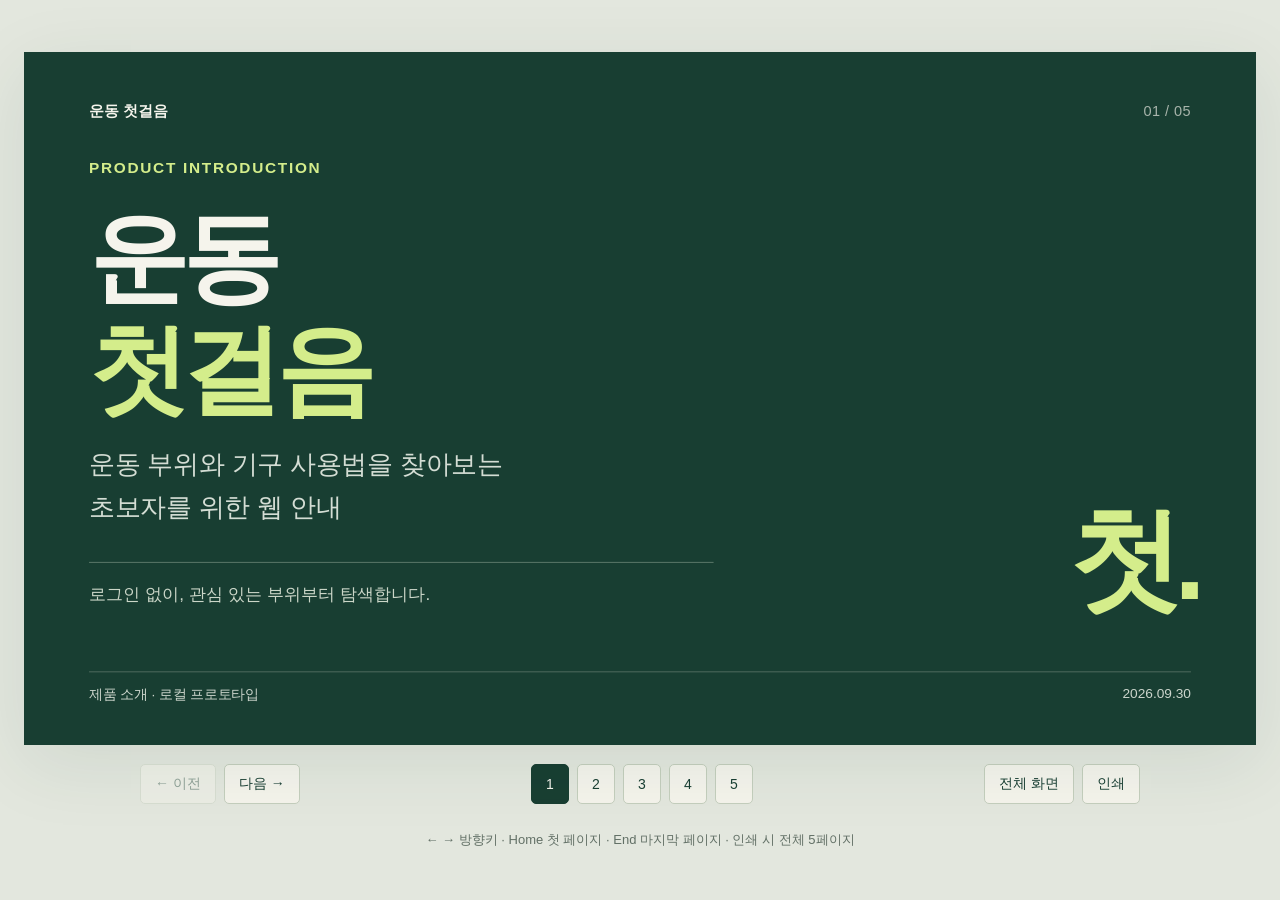
==== presentation.html @ e8bb186d "docs: document recommendation, API server and verification - AGENTS.md, README.md, docs/: scope now " ====
<!doctype html>
<html lang="ko">
<head>
<meta charset="utf-8">
<meta name="viewport" content="width=device-width, initial-scale=1">
<meta name="description" content="운동 첫걸음 제품 소개 · 대상, 핵심 기능, 사용 흐름, 다음 단계의 5페이지 발표 자료">
<title>운동 첫걸음 · 제품 소개</title>
<style>
:root{--forest:#183e32;--paper:#f5f4ec;--lime:#d4ed8b;--muted:#627066;--rule:#d0d6c6;--scale:1;color-scheme:light}
*{box-sizing:border-box}body{margin:0;background:#e3e7de;color:var(--forest);font-family:-apple-system,BlinkMacSystemFont,"Apple SD Gothic Neo","Malgun Gothic",sans-serif;word-break:keep-all}button,a{font:inherit}button{cursor:pointer}a{color:inherit;text-underline-offset:4px}button:focus-visible,a:focus-visible{outline:3px solid #a66824;outline-offset:5px}[hidden]{display:none!important}
.shell{min-height:100svh;display:flex;flex-direction:column;align-items:center;justify-content:center;padding:24px;gap:18px}.stage{width:calc(1440px * var(--scale));height:calc(810px * var(--scale));position:relative;flex-shrink:0;box-shadow:0 18px 70px #183e3218}.frame{width:1440px;height:810px;transform:scale(var(--scale));transform-origin:top left}.slide{width:1440px;height:810px;background:var(--paper);padding:58px 76px 48px;display:flex;flex-direction:column;overflow:hidden;position:relative}.slide:focus{outline:none}.topline{display:flex;align-items:center;justify-content:space-between;font-size:17px;letter-spacing:.03em}.brand{font-weight:750}.folio{font-variant-numeric:tabular-nums;opacity:.65}.slide-content{flex:1;min-height:0}.slide-footer{font-size:16px;color:var(--muted);display:flex;justify-content:space-between;gap:24px;border-top:1px solid var(--rule);padding-top:16px}.kicker{font-size:18px;letter-spacing:.11em;margin:0 0 18px;font-weight:650}h1,h2,h3,p{margin:0}h1{font-size:116px;line-height:1.13;letter-spacing:-7px;font-weight:780}h2{font-size:56px;line-height:1.23;letter-spacing:-2.8px;font-weight:760}h3{font-size:29px;line-height:1.35;letter-spacing:-1px}.subtitle{font-size:25px;line-height:1.65;margin-top:20px;color:var(--muted)}.heading{padding-top:44px}.accent{color:#849d45}.cover{background:var(--forest);color:var(--paper)}.cover .slide-content{display:flex;flex-direction:column;justify-content:center;padding-bottom:32px}.cover .kicker{color:var(--lime);margin-bottom:28px}.cover h1 span{color:var(--lime)}.cover .subtitle{color:#d4ddd4;font-size:30px;max-width:900px}.cover .slide-footer{border-color:#567064;color:#ccd5cc}.cover .wordmark{position:absolute;right:68px;bottom:126px;font-size:132px;font-weight:800;color:#d4ed8b;letter-spacing:-9px}.cover .cover-line{width:730px;height:1px;background:#638071;margin-top:40px}.cover .small{font-size:20px;margin-top:23px;color:#cbd6c8}
.problem-layout{display:grid;grid-template-columns:.85fr 1.15fr;gap:80px;margin-top:62px}.audience-label{font-size:18px;color:var(--muted);margin-bottom:18px}.audience{font-size:39px;line-height:1.45;font-weight:650;letter-spacing:-1.5px}.hypothesis{margin-top:30px;font-size:23px;line-height:1.65;color:var(--muted);max-width:425px}.questions{border-top:1px solid var(--rule)}.question{padding:27px 0;border-bottom:1px solid var(--rule)}.question .number{font-size:17px;color:var(--muted);display:block;margin-bottom:11px}.question blockquote{font-size:33px;line-height:1.45;font-weight:660;letter-spacing:-1px;margin:0}.question p{margin-top:12px;font-size:22px;color:var(--muted);line-height:1.5}
.feature-layout{display:grid;grid-template-columns:460px 1fr;gap:60px;margin-top:30px}.feature-list{list-style:none;padding:0;margin:0}.feature-list li{padding:15px 0;border-top:1px solid var(--rule)}.feature-list li:last-child{border-bottom:1px solid var(--rule)}.feature-label{display:flex;align-items:baseline;gap:20px}.feature-label span{font-size:17px;color:var(--muted);font-variant-numeric:tabular-nums}.feature-list p{font-size:22px;line-height:1.55;color:var(--muted);margin:9px 0 0 48px}.screens{display:grid;grid-template-columns:1fr 1fr;gap:8px;align-content:start;padding-top:21px}figure{margin:0;min-width:0}.screen-surface{height:320px;background:#e7ece0;display:flex;align-items:center;justify-content:center;padding:10px;border:1px solid var(--rule)}.screen-surface img{max-width:100%;max-height:100%;object-fit:contain;display:block}.screens .body-screen{grid-column:1/-1}.screens .body-screen .screen-surface{height:170px;padding:9px}.screens .search-screen{grid-column:1/-1}.screens .search-screen .screen-surface{height:150px}.screens figcaption{font-size:16px;margin:7px 0;color:var(--muted)}.catalog-note{font-size:17px;color:var(--muted);margin-top:21px;line-height:1.6}
.flow-layout{display:grid;grid-template-columns:1fr 510px;gap:80px;margin-top:34px}.steps{list-style:none;margin:0;padding:0;counter-reset:step}.steps li{display:grid;grid-template-columns:42px 1fr;gap:15px;margin-bottom:24px;counter-increment:step}.steps li::before{content:counter(step,decimal-leading-zero);font-size:20px;color:#7c9047;padding-top:4px}.steps p{font-size:22px;line-height:1.5;color:var(--muted);margin-top:7px}.detail-screen .screen-surface{height:380px;padding:12px}.detail-screen figcaption{font-size:16px;margin-top:10px;color:var(--muted)}.source-row{font-size:16px;line-height:1.65}.source-row a{margin-right:10px}
.roadmap{display:grid;grid-template-columns:1fr 1fr 1fr;gap:50px;margin-top:58px}.roadmap article{border-top:2px solid var(--rule);padding-top:21px}.roadmap article:first-child{border-color:#8fab49}.phase{font-size:18px;color:var(--muted);margin-bottom:16px}.roadmap h3{font-size:31px;min-height:84px}.roadmap p{font-size:23px;line-height:1.65;color:var(--muted);margin-top:16px}.closing{margin-top:43px;font-size:26px;line-height:1.55;font-weight:650}.closing a{font-size:20px;font-weight:500;margin-left:25px}.roadmap .phase strong{color:var(--forest)}
.controls{display:flex;align-items:center;justify-content:space-between;width:min(100%,1000px);gap:16px;min-height:42px;font-size:14px;color:#405847}.control-group,.pagination{display:flex;align-items:center;gap:8px}.controls button{border:1px solid #c4cebd;background:#f5f4ec;padding:9px 14px;border-radius:5px;color:var(--forest);min-height:40px}.controls button:hover{background:#dce6d0}.controls button:disabled{opacity:.4;cursor:default}.pagination button{min-width:38px;padding:9px}.pagination button[aria-current="page"]{background:var(--forest);border-color:var(--forest);color:var(--paper)}.help{font-size:13px;margin-top:8px;text-align:center;color:var(--muted)}.sr-only{position:absolute;width:1px;height:1px;overflow:hidden;clip-path:inset(50%)}.keyboard-note{white-space:nowrap}
@media(max-width:680px){.shell{padding:12px;justify-content:flex-start;gap:12px}.stage{width:100%;height:auto;box-shadow:none}.frame{width:100%;height:auto;transform:none}.slide{width:100%;height:auto;min-height:calc(100svh - 130px);padding:25px 24px;overflow:visible}.topline{font-size:13px}.heading{padding-top:35px}h1{font-size:64px;letter-spacing:-4px}h2{font-size:36px;letter-spacing:-1.8px}h3{font-size:24px}.subtitle{font-size:19px;margin-top:15px}.slide-footer{font-size:12px;display:block;margin-top:30px;padding-top:15px;line-height:1.6}.slide-footer span{display:block}.cover .slide-content{padding:68px 0 35px}.cover .wordmark{display:none}.cover .kicker{font-size:13px}.cover .subtitle{font-size:22px}.cover .cover-line{width:100%;margin-top:32px}.cover .small{font-size:17px}.problem-layout,.feature-layout,.flow-layout,.roadmap{grid-template-columns:1fr;gap:28px;margin-top:35px}.audience{font-size:28px}.hypothesis{font-size:19px;margin-top:17px}.question{padding:23px 0}.question blockquote{font-size:26px}.question p,.feature-list p,.steps p,.roadmap p{font-size:18px}.feature-list p{margin-left:40px}.feature-label{gap:15px}.screens{padding-top:0}.screens .body-screen .screen-surface{height:180px}.screens .search-screen .screen-surface{height:185px}.catalog-note{font-size:14px}.steps li{margin-bottom:23px;gap:6px}.detail-screen .screen-surface{height:400px}.source-row{font-size:12px}.roadmap h3{font-size:25px;min-height:0}.roadmap p{margin-top:8px}.closing{font-size:22px;margin-top:30px}.closing a{display:block;margin:17px 0 0;font-size:17px}.controls{flex-wrap:wrap;justify-content:center;gap:10px}.keyboard-note{display:none}.controls button{padding:8px 10px}.help{font-size:12px}.source-row a{display:inline-block}}
@page{size:384mm 216mm;margin:0}
@media print{body{background:white;print-color-adjust:exact;-webkit-print-color-adjust:exact}.shell{display:block;padding:0}.stage{width:1440px;height:auto;box-shadow:none}.frame{transform:none;width:1440px;height:auto}.slide,.slide[hidden]{display:flex!important;width:1440px;height:810px;min-height:0;padding:58px 76px 48px;break-after:page;page-break-after:always;overflow:hidden}.slide:last-child{break-after:auto;page-break-after:auto}.controls,.help{display:none!important}}
</style>
</head>
<body>
<div class="shell">
<main class="stage" aria-label="운동 첫걸음 제품 소개 발표 자료"><div class="frame">
<section class="slide cover" id="slide-1" aria-labelledby="title-1" tabindex="-1">
<header class="topline"><span class="brand">운동 첫걸음</span><span class="folio">01 / 05</span></header>
<div class="slide-content"><p class="kicker">PRODUCT INTRODUCTION</p><h1 id="title-1">운동<br><span>첫걸음</span></h1><p class="subtitle">운동 부위와 기구 사용법을 찾아보는<br>초보자를 위한 웹 안내</p><div class="cover-line"></div><p class="small">로그인 없이, 관심 있는 부위부터 탐색합니다.</p></div>
<span class="wordmark" aria-hidden="true">첫.</span>
<footer class="slide-footer"><span>제품 소개 · 로컬 프로토타입</span><span>2026.09.30</span></footer>
</section>
<section class="slide" id="slide-2" aria-labelledby="title-2" tabindex="-1" hidden>
<header class="topline"><span class="brand">운동 첫걸음</span><span class="folio">02 / 05</span></header>
<div class="slide-content"><div class="heading"><p class="kicker">대상과 문제</p><h2 id="title-2">운동 부위와 기구를 함께 이해하기</h2></div>
<div class="problem-layout"><div><p class="audience-label">이 제품이 돕고 싶은 사람</p><p class="audience">운동을 처음 시작하거나<br>기구 사용이 낯선 사람</p><p class="hypothesis">부위와 기구를 연결해 보여주면 오늘 사용할 기구를 선택하기 쉬워진다는 제품 가설입니다.</p></div>
<div class="questions"><div class="question"><span class="number">사용 상황 예시 01</span><blockquote>“등 운동은 어떤 기구로 하지?”</blockquote><p>관심 있는 부위로 운동과 연결 기구를 찾습니다.</p></div><div class="question"><span class="number">사용 상황 예시 02</span><blockquote>“랫 풀다운은 어떻게 쓰지?”</blockquote><p>기구 이름으로 찾고 기본 사용 안내를 확인합니다.</p></div></div></div></div>
<footer class="slide-footer"><span>예시 문구이며 실제 사용자 인터뷰 인용이 아닙니다.</span><span>사용자 조사와 효과 측정은 아직 진행하지 않았습니다.</span></footer>
</section>
<section class="slide" id="slide-3" aria-labelledby="title-3" tabindex="-1" hidden>
<header class="topline"><span class="brand">운동 첫걸음</span><span class="folio">03 / 05</span></header>
<div class="slide-content"><div class="heading"><p class="kicker">현재 구현</p><h2 id="title-3">탐색부터 사용 안내까지</h2></div>
<div class="feature-layout"><div><ul class="feature-list"><li><div class="feature-label"><span>01</span><h3>부위로 찾기</h3></div><p>연결된 운동과 기구를 보여줍니다.</p></li><li><div class="feature-label"><span>02</span><h3>기구로 찾기</h3></div><p>이름과 별칭으로 검색합니다.</p></li><li><div class="feature-label"><span>03</span><h3>운동 상세</h3></div><p>사용 순서와 출처를 확인합니다.</p></li></ul><p class="catalog-note">현재 운동 3개 · 기구 3개 · 부위 분류 7개<br>어깨·팔·복부 운동은 미등록 상태입니다.</p></div>
<div class="screens"><figure class="body-screen"><div class="screen-surface"><img src="[data-uri]" alt="실제 제품 화면: 가슴 선택 후 체스트 프레스 운동과 연결 기구 표시"></div><figcaption>실제 화면 · 가슴 부위 선택</figcaption></figure><figure class="search-screen"><div class="screen-surface"><img src="[data-uri]" alt="실제 제품 화면: 랫풀다운 별칭 검색 결과"></div><figcaption>실제 화면 · ‘랫풀다운’ 별칭 검색</figcaption></figure></div></div></div>
<footer class="slide-footer"><span>체스트 프레스 · 랫 풀다운 · 레그 프레스</span><span>등록하지 않은 부위와 검색 결과 없음도 안내합니다.</span></footer>
</section>
<section class="slide" id="slide-4" aria-labelledby="title-4" tabindex="-1" hidden>
<header class="topline"><span class="brand">운동 첫걸음</span><span class="folio">04 / 05</span></header>
<div class="slide-content"><div class="heading"><p class="kicker">사용 흐름</p><h2 id="title-4">기구를 찾고, 사용법을 확인합니다</h2></div>
<div class="flow-layout"><ol class="steps"><li><div><h3>부위 선택 또는 기구 검색</h3><p>예: ‘등’을 고르거나 ‘랫풀다운’을 검색합니다.</p></div></li><li><div><h3>연결된 기구와 운동 확인</h3><p>랫 풀다운 머신과 관련 운동을 살펴봅니다.</p></div></li><li><div><h3>운동 상세에서 사용 안내 확인</h3><p>순서·주의점과 출처를 함께 읽습니다.</p></div></li><li><div><h3>다른 운동으로 탐색 이어가기</h3><p>상세를 닫으면 현재 선택과 검색어가 유지됩니다.</p></div></li></ol>
<figure class="detail-screen"><div class="screen-surface"><img src="[data-uri]" alt="실제 랫 풀다운 운동 상세: 부위, 사용 순서, 주의점, ACE 출처와 검수 대기 안내"></div><figcaption>실제 화면 · 랫 풀다운 운동 상세</figcaption></figure></div></div>
<footer class="slide-footer"><span class="source-row">안내 원문: <a href="https://www.acefitness.org/resources/everyone/exercise-library/188/seated-chest-press/" target="_blank" rel="noopener noreferrer">ACE 체스트 프레스</a><a href="https://www.acefitness.org/resources/everyone/exercise-library/158/seated-lat-pulldown/" target="_blank" rel="noopener noreferrer">ACE 랫 풀다운</a><a href="https://www.acefitness.org/resources/everyone/exercise-library/154/seated-leg-press/" target="_blank" rel="noopener noreferrer">ACE 레그 프레스</a></span><span>전문가 검수·개인 적합성 확인 전 안내 초안</span></footer>
</section>
<section class="slide" id="slide-5" aria-labelledby="title-5" tabindex="-1" hidden>
<header class="topline"><span class="brand">운동 첫걸음</span><span class="folio">05 / 05</span></header>
<div class="slide-content"><div class="heading"><p class="kicker">제품 방향</p><h2 id="title-5">탐색을 바탕으로, 오늘의 운동 추천까지</h2></div>
<div class="roadmap"><article><p class="phase"><strong>현재 구현</strong></p><h3>부위·기구 탐색<br>운동 사용 안내</h3><p>로그인 없이 운동과 기구를 찾아보고 기본 사용법을 확인합니다.</p></article><article><p class="phase">첫 버전 계획 · 미구현</p><h3>규칙 기반<br>오늘의 추천</h3><p>사용 가능한 기구와 제외 부위를 반영하고, 추천 이유를 함께 보여주는 방향입니다.</p></article><article><p class="phase">후속 범위 · 미구현</p><h3>개인 운동 기록<br>AI 추천</h3><p>현재 탐색 기능 이후에 검토할 확장 범위입니다. 일정과 구현 기술은 미정입니다.</p></article></div>
<p class="closing">첫 단계는 운동 부위와 기구를 쉽게 찾아보는 경험입니다.<a href="index.html" target="_blank" rel="noopener">제품 화면 열기 ↗</a></p></div>
<footer class="slide-footer"><span>운동 콘텐츠 검수와 사용자 검증이 다음 단계에 필요합니다.</span><span><a href="https://github.com/seongj-un/undong-plan" target="_blank" rel="noopener noreferrer">GitHub 프로젝트 ↗</a></span></footer>
</section>
</div></main>
<nav class="controls" aria-label="발표 조작"><div class="control-group"><button id="previous" type="button" aria-label="이전 페이지">← 이전</button><button id="next" type="button" aria-label="다음 페이지">다음 →</button></div><div class="pagination" aria-label="페이지 선택"><button type="button" data-page="1" aria-label="1페이지 제품 소개" aria-current="page">1</button><button type="button" data-page="2" aria-label="2페이지 대상과 문제">2</button><button type="button" data-page="3" aria-label="3페이지 현재 구현">3</button><button type="button" data-page="4" aria-label="4페이지 사용 흐름">4</button><button type="button" data-page="5" aria-label="5페이지 제품 방향">5</button></div><div class="control-group"><button id="fullscreen" type="button">전체 화면</button><button id="print" type="button">인쇄</button></div></nav>
<p class="help">← → 방향키 · Home 첫 페이지 · End 마지막 페이지 <span class="keyboard-note"> · 인쇄 시 전체 5페이지</span></p>
<p id="status" class="sr-only" role="status" aria-live="polite"></p>
<noscript><p>페이지 전환 버튼을 사용하려면 JavaScript를 켜 주세요.</p><style>.slide[hidden]{display:flex!important}.stage,.frame{height:auto}.controls,.help{display:none}</style></noscript>
</div>
<script>
(() => {
 const slides=Array.from(document.querySelectorAll('.slide'));
 const pageButtons=Array.from(document.querySelectorAll('[data-page]'));
 const previous=document.getElementById('previous'),next=document.getElementById('next');
 const status=document.getElementById('status'),fullscreen=document.getElementById('fullscreen');
 let current=0;
 function fromHash(){const match=location.hash.match(/^#slide-([1-5])$/);return match?Number(match[1])-1:0;}
 function resize(){const availableWidth=window.innerWidth-48,availableHeight=window.innerHeight-135;const scale=Math.max(.1,Math.min(availableWidth/1440,availableHeight/810,1.5));document.documentElement.style.setProperty('--scale',scale);}
 function show(index,focus=false){current=Math.max(0,Math.min(slides.length-1,index));slides.forEach((slide,i)=>{slide.hidden=i!==current;});pageButtons.forEach((button,i)=>{if(i===current)button.setAttribute('aria-current','page');else button.removeAttribute('aria-current');});previous.disabled=current===0;next.disabled=current===slides.length-1;status.textContent=`${current+1} / ${slides.length}페이지 · ${slides[current].querySelector('h1,h2').textContent}`;const hash=`#slide-${current+1}`;if(location.hash!==hash)location.hash=hash;if(focus)slides[current].focus({preventScroll:true});resize();}
 previous.addEventListener('click',()=>show(current-1,true));next.addEventListener('click',()=>show(current+1,true));pageButtons.forEach(button=>button.addEventListener('click',()=>show(Number(button.dataset.page)-1,true)));
 document.addEventListener('keydown',event=>{if(event.defaultPrevented||event.altKey||event.ctrlKey||event.metaKey||event.shiftKey)return;const isControl=event.target.closest('a,button,input,textarea,select');const forward=['ArrowRight','ArrowDown','PageDown'].includes(event.key)||(!isControl&&event.key===' ');const backward=['ArrowLeft','ArrowUp','PageUp'].includes(event.key);if(forward||backward||event.key==='Home'||event.key==='End'){event.preventDefault();show(event.key==='Home'?0:event.key==='End'?slides.length-1:current+(forward?1:-1),true);}});
 window.addEventListener('hashchange',()=>show(fromHash()));window.addEventListener('resize',resize);document.getElementById('print').addEventListener('click',()=>window.print());
 if(!document.fullscreenEnabled){fullscreen.hidden=true;}else{fullscreen.addEventListener('click',async()=>{try{if(document.fullscreenElement)await document.exitFullscreen();else await document.documentElement.requestFullscreen();}catch{status.textContent='전체 화면을 열 수 없습니다. 브라우저의 전체 화면 메뉴를 사용하세요.';}});document.addEventListener('fullscreenchange',()=>{fullscreen.textContent=document.fullscreenElement?'전체 화면 닫기':'전체 화면';resize();});}
 show(fromHash());
})();
</script>
</body>
</html>
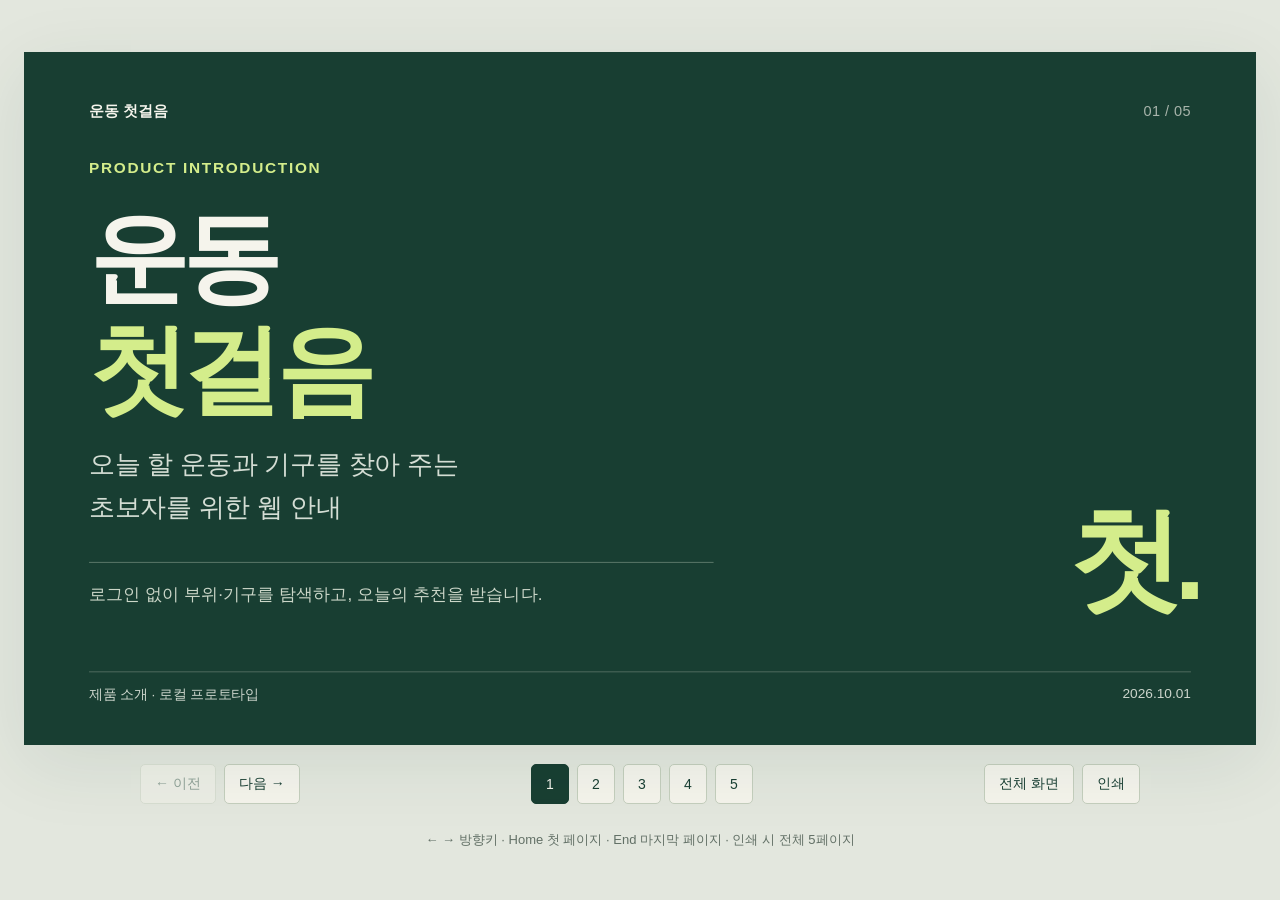
==== commit 453b7ff6: "docs: reflect today's recommendation in presentation deck - presentation.html: cover copy, feature 0" ====
--- a/presentation.html
+++ b/presentation.html
@@ -3,14 +3,14 @@
 <head>
 <meta charset="utf-8">
 <meta name="viewport" content="width=device-width, initial-scale=1">
-<meta name="description" content="운동 첫걸음 제품 소개 · 대상, 핵심 기능, 사용 흐름, 다음 단계의 5페이지 발표 자료">
+<meta name="description" content="운동 첫걸음 제품 소개 · 대상, 핵심 기능, 오늘의 추천 흐름, 다음 단계의 5페이지 발표 자료">
 <title>운동 첫걸음 · 제품 소개</title>
 <style>
 :root{--forest:#183e32;--paper:#f5f4ec;--lime:#d4ed8b;--muted:#627066;--rule:#d0d6c6;--scale:1;color-scheme:light}
 *{box-sizing:border-box}body{margin:0;background:#e3e7de;color:var(--forest);font-family:-apple-system,BlinkMacSystemFont,"Apple SD Gothic Neo","Malgun Gothic",sans-serif;word-break:keep-all}button,a{font:inherit}button{cursor:pointer}a{color:inherit;text-underline-offset:4px}button:focus-visible,a:focus-visible{outline:3px solid #a66824;outline-offset:5px}[hidden]{display:none!important}
 .shell{min-height:100svh;display:flex;flex-direction:column;align-items:center;justify-content:center;padding:24px;gap:18px}.stage{width:calc(1440px * var(--scale));height:calc(810px * var(--scale));position:relative;flex-shrink:0;box-shadow:0 18px 70px #183e3218}.frame{width:1440px;height:810px;transform:scale(var(--scale));transform-origin:top left}.slide{width:1440px;height:810px;background:var(--paper);padding:58px 76px 48px;display:flex;flex-direction:column;overflow:hidden;position:relative}.slide:focus{outline:none}.topline{display:flex;align-items:center;justify-content:space-between;font-size:17px;letter-spacing:.03em}.brand{font-weight:750}.folio{font-variant-numeric:tabular-nums;opacity:.65}.slide-content{flex:1;min-height:0}.slide-footer{font-size:16px;color:var(--muted);display:flex;justify-content:space-between;gap:24px;border-top:1px solid var(--rule);padding-top:16px}.kicker{font-size:18px;letter-spacing:.11em;margin:0 0 18px;font-weight:650}h1,h2,h3,p{margin:0}h1{font-size:116px;line-height:1.13;letter-spacing:-7px;font-weight:780}h2{font-size:56px;line-height:1.23;letter-spacing:-2.8px;font-weight:760}h3{font-size:29px;line-height:1.35;letter-spacing:-1px}.subtitle{font-size:25px;line-height:1.65;margin-top:20px;color:var(--muted)}.heading{padding-top:44px}.accent{color:#849d45}.cover{background:var(--forest);color:var(--paper)}.cover .slide-content{display:flex;flex-direction:column;justify-content:center;padding-bottom:32px}.cover .kicker{color:var(--lime);margin-bottom:28px}.cover h1 span{color:var(--lime)}.cover .subtitle{color:#d4ddd4;font-size:30px;max-width:900px}.cover .slide-footer{border-color:#567064;color:#ccd5cc}.cover .wordmark{position:absolute;right:68px;bottom:126px;font-size:132px;font-weight:800;color:#d4ed8b;letter-spacing:-9px}.cover .cover-line{width:730px;height:1px;background:#638071;margin-top:40px}.cover .small{font-size:20px;margin-top:23px;color:#cbd6c8}
 .problem-layout{display:grid;grid-template-columns:.85fr 1.15fr;gap:80px;margin-top:62px}.audience-label{font-size:18px;color:var(--muted);margin-bottom:18px}.audience{font-size:39px;line-height:1.45;font-weight:650;letter-spacing:-1.5px}.hypothesis{margin-top:30px;font-size:23px;line-height:1.65;color:var(--muted);max-width:425px}.questions{border-top:1px solid var(--rule)}.question{padding:27px 0;border-bottom:1px solid var(--rule)}.question .number{font-size:17px;color:var(--muted);display:block;margin-bottom:11px}.question blockquote{font-size:33px;line-height:1.45;font-weight:660;letter-spacing:-1px;margin:0}.question p{margin-top:12px;font-size:22px;color:var(--muted);line-height:1.5}
-.feature-layout{display:grid;grid-template-columns:460px 1fr;gap:60px;margin-top:30px}.feature-list{list-style:none;padding:0;margin:0}.feature-list li{padding:15px 0;border-top:1px solid var(--rule)}.feature-list li:last-child{border-bottom:1px solid var(--rule)}.feature-label{display:flex;align-items:baseline;gap:20px}.feature-label span{font-size:17px;color:var(--muted);font-variant-numeric:tabular-nums}.feature-list p{font-size:22px;line-height:1.55;color:var(--muted);margin:9px 0 0 48px}.screens{display:grid;grid-template-columns:1fr 1fr;gap:8px;align-content:start;padding-top:21px}figure{margin:0;min-width:0}.screen-surface{height:320px;background:#e7ece0;display:flex;align-items:center;justify-content:center;padding:10px;border:1px solid var(--rule)}.screen-surface img{max-width:100%;max-height:100%;object-fit:contain;display:block}.screens .body-screen{grid-column:1/-1}.screens .body-screen .screen-surface{height:170px;padding:9px}.screens .search-screen{grid-column:1/-1}.screens .search-screen .screen-surface{height:150px}.screens figcaption{font-size:16px;margin:7px 0;color:var(--muted)}.catalog-note{font-size:17px;color:var(--muted);margin-top:21px;line-height:1.6}
+.feature-layout{display:grid;grid-template-columns:460px 1fr;gap:60px;margin-top:30px}.feature-list{list-style:none;padding:0;margin:0}.feature-list li{padding:13px 0;border-top:1px solid var(--rule)}.feature-list li:last-child{border-bottom:1px solid var(--rule)}.feature-label{display:flex;align-items:baseline;gap:20px}.feature-label span{font-size:17px;color:var(--muted);font-variant-numeric:tabular-nums}.feature-list p{font-size:22px;line-height:1.55;color:var(--muted);margin:6px 0 0 48px}.screens{display:grid;grid-template-columns:1fr 1fr;gap:8px;align-content:start;padding-top:21px}figure{margin:0;min-width:0}.screen-surface{height:320px;background:#e7ece0;display:flex;align-items:center;justify-content:center;padding:10px;border:1px solid var(--rule)}.screen-surface img{max-width:100%;max-height:100%;object-fit:contain;display:block}.screens .body-screen{grid-column:1/-1}.screens .body-screen .screen-surface{height:170px;padding:9px}.screens .search-screen{grid-column:1/-1}.screens .search-screen .screen-surface{height:150px}.screens figcaption{font-size:16px;margin:7px 0;color:var(--muted)}.catalog-note{font-size:17px;color:var(--muted);margin-top:21px;line-height:1.6}
 .flow-layout{display:grid;grid-template-columns:1fr 510px;gap:80px;margin-top:34px}.steps{list-style:none;margin:0;padding:0;counter-reset:step}.steps li{display:grid;grid-template-columns:42px 1fr;gap:15px;margin-bottom:24px;counter-increment:step}.steps li::before{content:counter(step,decimal-leading-zero);font-size:20px;color:#7c9047;padding-top:4px}.steps p{font-size:22px;line-height:1.5;color:var(--muted);margin-top:7px}.detail-screen .screen-surface{height:380px;padding:12px}.detail-screen figcaption{font-size:16px;margin-top:10px;color:var(--muted)}.source-row{font-size:16px;line-height:1.65}.source-row a{margin-right:10px}
 .roadmap{display:grid;grid-template-columns:1fr 1fr 1fr;gap:50px;margin-top:58px}.roadmap article{border-top:2px solid var(--rule);padding-top:21px}.roadmap article:first-child{border-color:#8fab49}.phase{font-size:18px;color:var(--muted);margin-bottom:16px}.roadmap h3{font-size:31px;min-height:84px}.roadmap p{font-size:23px;line-height:1.65;color:var(--muted);margin-top:16px}.closing{margin-top:43px;font-size:26px;line-height:1.55;font-weight:650}.closing a{font-size:20px;font-weight:500;margin-left:25px}.roadmap .phase strong{color:var(--forest)}
 .controls{display:flex;align-items:center;justify-content:space-between;width:min(100%,1000px);gap:16px;min-height:42px;font-size:14px;color:#405847}.control-group,.pagination{display:flex;align-items:center;gap:8px}.controls button{border:1px solid #c4cebd;background:#f5f4ec;padding:9px 14px;border-radius:5px;color:var(--forest);min-height:40px}.controls button:hover{background:#dce6d0}.controls button:disabled{opacity:.4;cursor:default}.pagination button{min-width:38px;padding:9px}.pagination button[aria-current="page"]{background:var(--forest);border-color:var(--forest);color:var(--paper)}.help{font-size:13px;margin-top:8px;text-align:center;color:var(--muted)}.sr-only{position:absolute;width:1px;height:1px;overflow:hidden;clip-path:inset(50%)}.keyboard-note{white-space:nowrap}
@@ -24,9 +24,9 @@
 <main class="stage" aria-label="운동 첫걸음 제품 소개 발표 자료"><div class="frame">
 <section class="slide cover" id="slide-1" aria-labelledby="title-1" tabindex="-1">
 <header class="topline"><span class="brand">운동 첫걸음</span><span class="folio">01 / 05</span></header>
-<div class="slide-content"><p class="kicker">PRODUCT INTRODUCTION</p><h1 id="title-1">운동<br><span>첫걸음</span></h1><p class="subtitle">운동 부위와 기구 사용법을 찾아보는<br>초보자를 위한 웹 안내</p><div class="cover-line"></div><p class="small">로그인 없이, 관심 있는 부위부터 탐색합니다.</p></div>
+<div class="slide-content"><p class="kicker">PRODUCT INTRODUCTION</p><h1 id="title-1">운동<br><span>첫걸음</span></h1><p class="subtitle">오늘 할 운동과 기구를 찾아 주는<br>초보자를 위한 웹 안내</p><div class="cover-line"></div><p class="small">로그인 없이 부위·기구를 탐색하고, 오늘의 추천을 받습니다.</p></div>
 <span class="wordmark" aria-hidden="true">첫.</span>
-<footer class="slide-footer"><span>제품 소개 · 로컬 프로토타입</span><span>2026.09.30</span></footer>
+<footer class="slide-footer"><span>제품 소개 · 로컬 프로토타입</span><span>2026.10.01</span></footer>
 </section>
 <section class="slide" id="slide-2" aria-labelledby="title-2" tabindex="-1" hidden>
 <header class="topline"><span class="brand">운동 첫걸음</span><span class="folio">02 / 05</span></header>
@@ -37,27 +37,27 @@
 </section>
 <section class="slide" id="slide-3" aria-labelledby="title-3" tabindex="-1" hidden>
 <header class="topline"><span class="brand">운동 첫걸음</span><span class="folio">03 / 05</span></header>
-<div class="slide-content"><div class="heading"><p class="kicker">현재 구현</p><h2 id="title-3">탐색부터 사용 안내까지</h2></div>
-<div class="feature-layout"><div><ul class="feature-list"><li><div class="feature-label"><span>01</span><h3>부위로 찾기</h3></div><p>연결된 운동과 기구를 보여줍니다.</p></li><li><div class="feature-label"><span>02</span><h3>기구로 찾기</h3></div><p>이름과 별칭으로 검색합니다.</p></li><li><div class="feature-label"><span>03</span><h3>운동 상세</h3></div><p>사용 순서와 출처를 확인합니다.</p></li></ul><p class="catalog-note">현재 운동 3개 · 기구 3개 · 부위 분류 7개<br>어깨·팔·복부 운동은 미등록 상태입니다.</p></div>
+<div class="slide-content"><div class="heading"><p class="kicker">현재 구현</p><h2 id="title-3">탐색부터 오늘의 추천까지</h2></div>
+<div class="feature-layout"><div><ul class="feature-list"><li><div class="feature-label"><span>01</span><h3>부위로 찾기</h3></div><p>연결된 운동과 기구를 보여줍니다.</p></li><li><div class="feature-label"><span>02</span><h3>기구로 찾기</h3></div><p>이름과 별칭으로 검색합니다.</p></li><li><div class="feature-label"><span>03</span><h3>운동 상세</h3></div><p>사용 순서와 출처를 확인합니다.</p></li><li><div class="feature-label"><span>04</span><h3>오늘의 추천</h3></div><p>기구에 맞는 운동과 이유를 보여줍니다.</p></li></ul></div>
 <div class="screens"><figure class="body-screen"><div class="screen-surface"><img src="[data-uri]" alt="실제 제품 화면: 가슴 선택 후 체스트 프레스 운동과 연결 기구 표시"></div><figcaption>실제 화면 · 가슴 부위 선택</figcaption></figure><figure class="search-screen"><div class="screen-surface"><img src="[data-uri]" alt="실제 제품 화면: 랫풀다운 별칭 검색 결과"></div><figcaption>실제 화면 · ‘랫풀다운’ 별칭 검색</figcaption></figure></div></div></div>
-<footer class="slide-footer"><span>체스트 프레스 · 랫 풀다운 · 레그 프레스</span><span>등록하지 않은 부위와 검색 결과 없음도 안내합니다.</span></footer>
+<footer class="slide-footer"><span>운동 3개 · 기구 3개 · 부위 분류 7개 (어깨·팔·복부 미등록)</span><span>API 6개는 선택 실행 서버로 구현 · 화면은 내장 데이터로 동작</span></footer>
 </section>
 <section class="slide" id="slide-4" aria-labelledby="title-4" tabindex="-1" hidden>
 <header class="topline"><span class="brand">운동 첫걸음</span><span class="folio">04 / 05</span></header>
-<div class="slide-content"><div class="heading"><p class="kicker">사용 흐름</p><h2 id="title-4">기구를 찾고, 사용법을 확인합니다</h2></div>
-<div class="flow-layout"><ol class="steps"><li><div><h3>부위 선택 또는 기구 검색</h3><p>예: ‘등’을 고르거나 ‘랫풀다운’을 검색합니다.</p></div></li><li><div><h3>연결된 기구와 운동 확인</h3><p>랫 풀다운 머신과 관련 운동을 살펴봅니다.</p></div></li><li><div><h3>운동 상세에서 사용 안내 확인</h3><p>순서·주의점과 출처를 함께 읽습니다.</p></div></li><li><div><h3>다른 운동으로 탐색 이어가기</h3><p>상세를 닫으면 현재 선택과 검색어가 유지됩니다.</p></div></li></ol>
-<figure class="detail-screen"><div class="screen-surface"><img src="[data-uri]